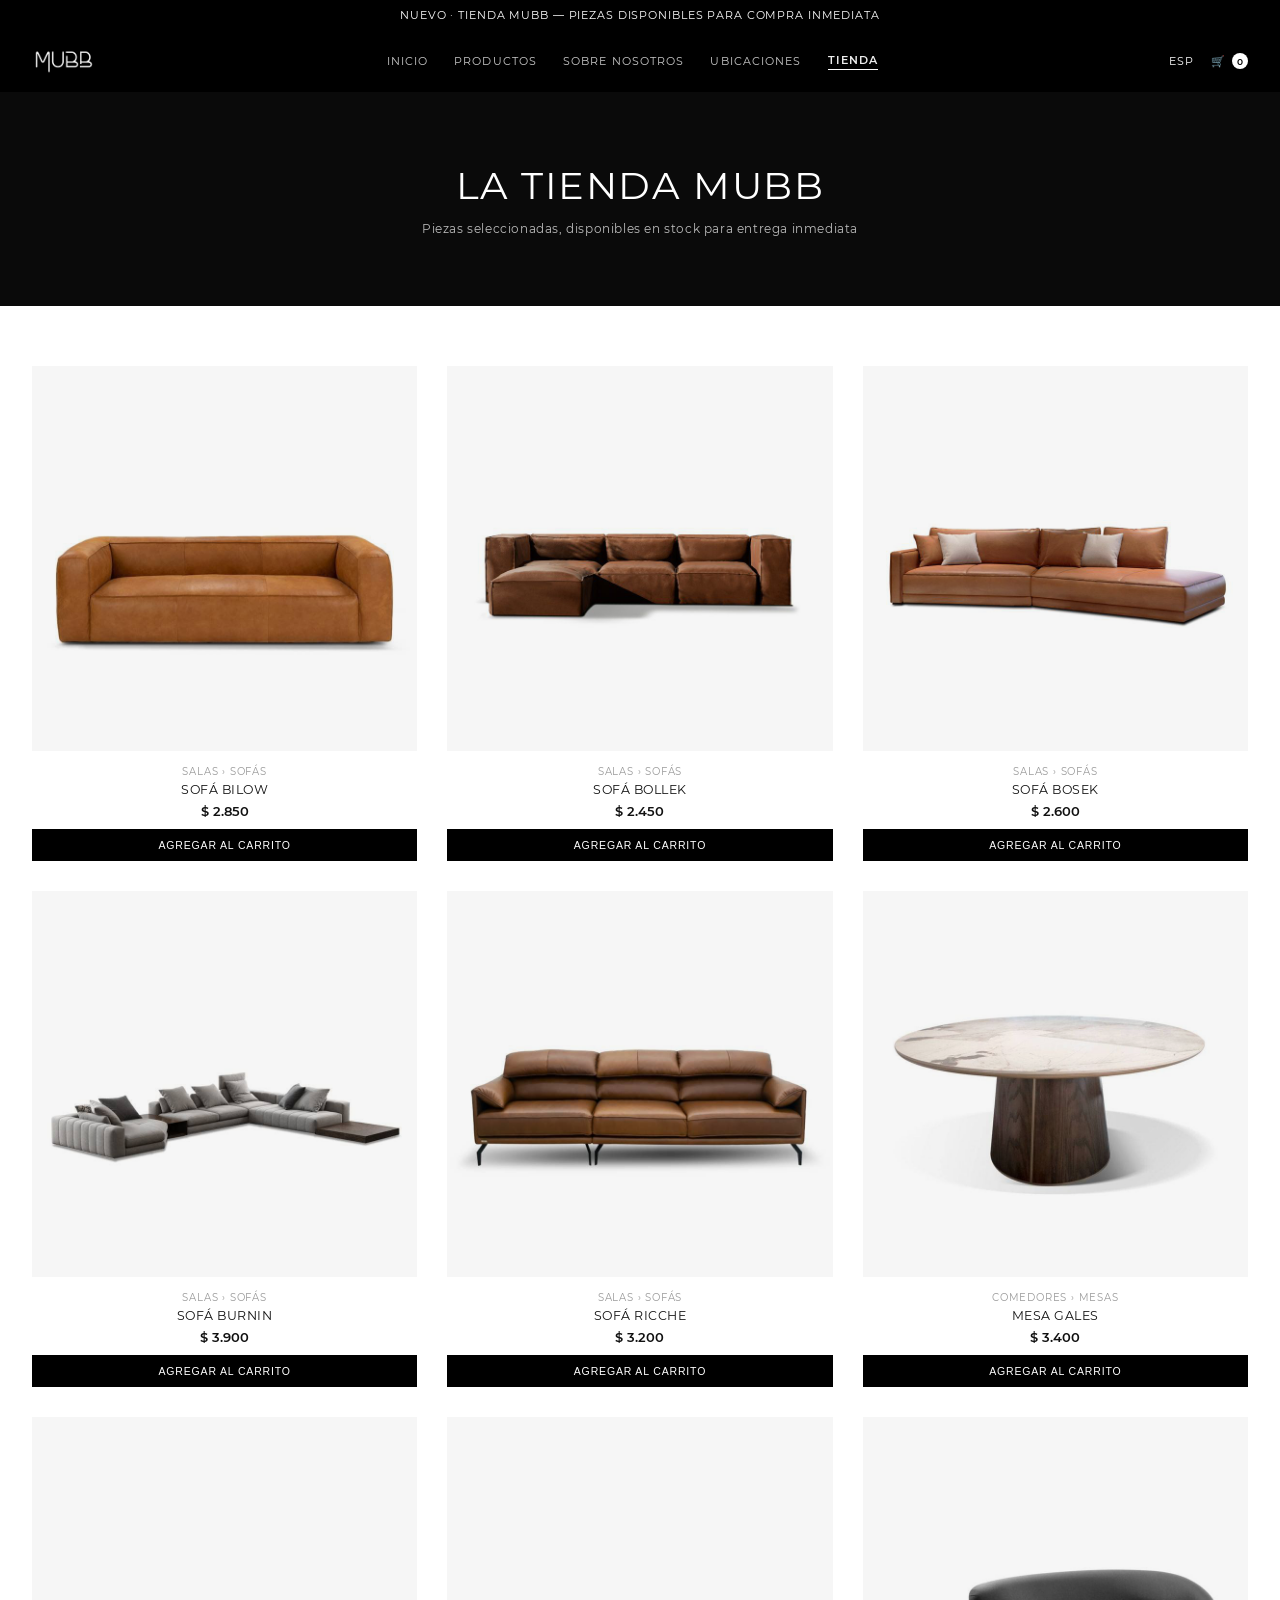
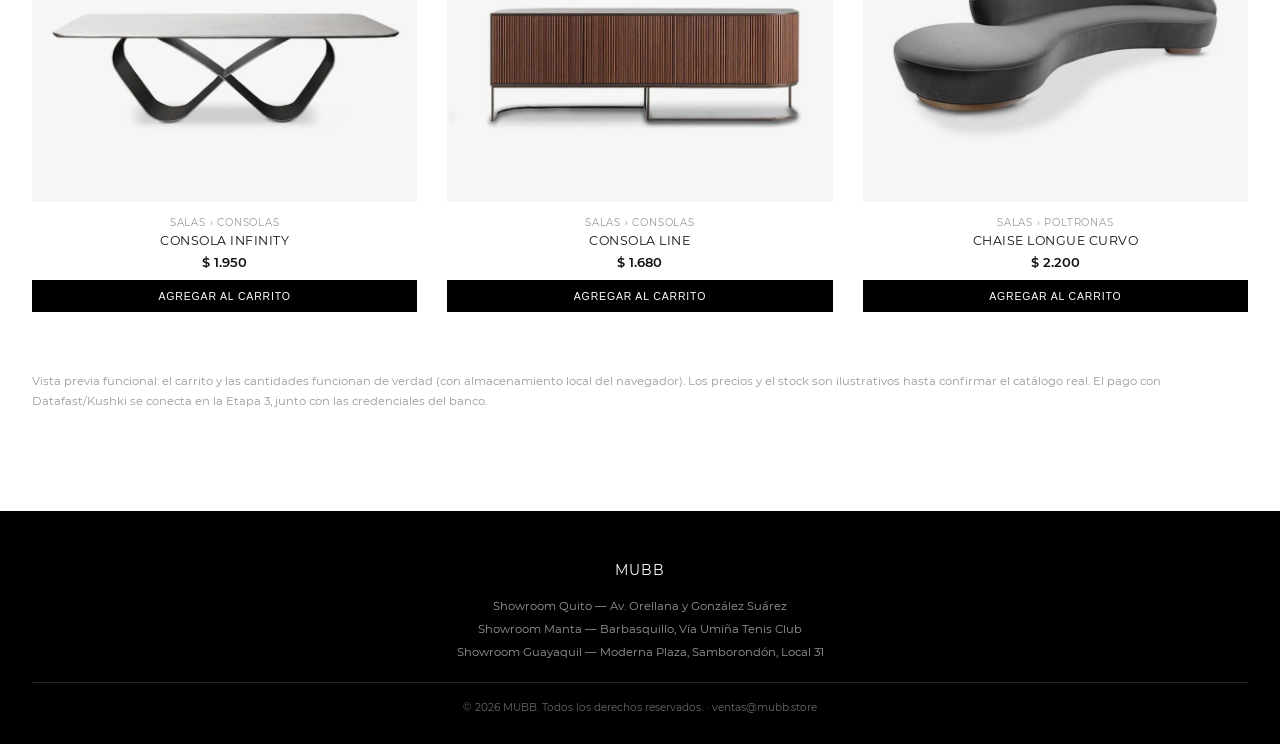
==== coded/index.html @ f0323bee "Build a real working store: catalog, product pages, cart, checkout (WhatsApp handoff), using real ph" ====
<!doctype html>
<html lang="es"><head><meta charset="utf-8"><meta name="viewport" content="width=device-width,initial-scale=1">
<title>Tienda — MUBB</title>
<meta name="description" content="Tienda MUBB: piezas de mobiliario disponibles para compra inmediata. Sofás, mesas, consolas y más.">
<link rel="stylesheet" href="styles.css">
</head><body>

<div class="banner">Nuevo · Tienda MUBB — piezas disponibles para compra inmediata</div>
<header>
  <div class="topbar">
    <a href="https://mubb.store/"><img src="img/logo.png" alt="MUBB"></a>
    <nav class="main">
      <a href="https://mubb.store/">Inicio</a>
      <a href="https://mubb.store/catalogo/">Productos</a>
      <a href="https://mubb.store/sobre-nosotros/">Sobre nosotros</a>
      <a href="https://mubb.store/ubicaciones/">Ubicaciones</a>
      <a href="index.html" class="on">Tienda</a>
    </nav>
    <div class="hd-right">
      <span>ESP</span>
      <a class="cart-link" href="carrito.html">🛒 <span class="cart-count">0</span></a>
    </div>
  </div>
</header>

<section class="subhero">
  <h1>La tienda MUBB</h1>
  <p>Piezas seleccionadas, disponibles en stock para entrega inmediata</p>
</section>

<section class="cat">
  <div class="pgrid" id="grid"></div>
</section>

<p class="note-box">Vista previa funcional: el carrito y las cantidades funcionan de verdad (con almacenamiento local del navegador). Los precios y el stock son ilustrativos hasta confirmar el catálogo real. El pago con Datafast/Kushki se conecta en la Etapa 3, junto con las credenciales del banco.</p>

<footer>
  <div class="flogo">MUBB</div>
  <div class="rooms">Showroom Quito — Av. Orellana y González Suárez<br>Showroom Manta — Barbasquillo, Vía Umiña Tenis Club<br>Showroom Guayaquil — Moderna Plaza, Samborondón, Local 31</div>
  <div class="fbottom">© 2026 MUBB. Todos los derechos reservados. · ventas@mubb.store</div>
</footer>

<script src="store.js"></script>
<script>
  const grid = document.getElementById('grid');
  grid.innerHTML = PRODUCTS.map(p => `
    <div class="pcard">
      <a class="imgwrap" href="producto.html?id=${p.id}"><img src="${p.img}" alt="${p.name}"></a>
      <div class="cat">${p.cat}</div>
      <div class="name"><a href="producto.html?id=${p.id}" style="text-decoration:none;color:inherit">${p.name}</a></div>
      <div class="price">${fmt(p.price)}</div>
      <button onclick="addToCart('${p.id}',1); this.textContent='Agregado ✓'; setTimeout(()=>this.textContent='Agregar al carrito',1400)">Agregar al carrito</button>
    </div>
  `).join('');
</script>
</body></html>
---- coded/styles.css ----
@font-face{font-family:'Montserrat';src:url('fonts/Montserrat-Regular.ttf');font-weight:300 400;font-display:swap}
@font-face{font-family:'Montserrat';src:url('fonts/Montserrat-Medium.ttf');font-weight:500;font-display:swap}
@font-face{font-family:'Montserrat';src:url('fonts/Montserrat-SemiBold.ttf');font-weight:600 700;font-display:swap}
:root{--line:#e4e4e4;--mute:#767676;--ease:cubic-bezier(.22,.61,.36,1);}
*{box-sizing:border-box;margin:0;padding:0}
body{font-family:'Montserrat',system-ui,sans-serif;background:#fff;color:#111}
img{display:block;max-width:100%}
a{color:inherit}
.wrap{max-width:1320px;margin:0 auto;padding:0 32px}

/* header: solid black, matches the live mubb.store site */
header{background:#000;color:#fff}
.topbar{display:flex;align-items:center;justify-content:space-between;padding:18px 32px;max-width:1320px;margin:0 auto}
.topbar img{height:26px}
nav.main{display:flex;gap:26px;align-items:center}
nav.main a{color:#eee;text-decoration:none;font-size:11px;letter-spacing:.1em;text-transform:uppercase;opacity:.85}
nav.main a.on{opacity:1;font-weight:600;border-bottom:1px solid #fff;padding-bottom:2px}
nav.main a:hover{opacity:1}
.hd-right{display:flex;gap:18px;align-items:center;font-size:11px;letter-spacing:.06em}
.cart-link{position:relative;text-decoration:none;color:#fff;display:flex;align-items:center;gap:6px}
.cart-count{background:#fff;color:#000;border-radius:50%;width:16px;height:16px;font-size:9px;display:flex;align-items:center;justify-content:center;font-weight:700}

.subhero{background:#0a0a0a;color:#fff;padding:70px 32px;text-align:center}
.subhero h1{font-weight:300;font-size:clamp(1.6rem,3.4vw,2.4rem);letter-spacing:.04em;text-transform:uppercase}
.subhero p{color:#bbb;font-size:12px;letter-spacing:.05em;margin-top:12px}
.crumb{font-size:10.5px;letter-spacing:.08em;text-transform:uppercase;color:#999;margin-bottom:10px}

.banner{background:#000;color:#fff;text-align:center;padding:8px;font-size:11px;letter-spacing:.08em;text-transform:uppercase}

section.cat{padding:60px 32px}
.pgrid{display:grid;grid-template-columns:repeat(3,1fr);gap:30px;max-width:1320px;margin:0 auto}
.pcard{text-align:center}
.pcard a.imgwrap{display:block;background:#f6f6f6;aspect-ratio:1/1;display:flex;align-items:center;justify-content:center;overflow:hidden}
.pcard img{width:100%;height:100%;object-fit:contain;mix-blend-mode:multiply;transition:transform .4s var(--ease)}
.pcard:hover img{transform:scale(1.04)}
.pcard .cat{font-size:10px;letter-spacing:.08em;text-transform:uppercase;color:#999;margin-top:14px}
.pcard .name{font-size:12.5px;letter-spacing:.04em;text-transform:uppercase;margin-top:4px}
.pcard .price{font-weight:600;font-size:13px;margin-top:6px}
.pcard button{margin-top:10px;background:#000;color:#fff;border:0;padding:10px 16px;font-size:10.5px;letter-spacing:.08em;text-transform:uppercase;cursor:pointer;width:100%}
.pcard button:hover{background:#333}

/* product detail */
.pdp{max-width:1320px;margin:0 auto;padding:50px 32px;display:grid;grid-template-columns:1fr 1fr;gap:60px}
.pdp .gallery{background:#f6f6f6;aspect-ratio:1/1;display:flex;align-items:center;justify-content:center}
.pdp .gallery img{width:100%;height:100%;object-fit:contain;mix-blend-mode:multiply;padding:20px}
.pdp .cat{font-size:11px;letter-spacing:.08em;text-transform:uppercase;color:#999}
.pdp h1{font-weight:400;font-size:1.8rem;letter-spacing:.02em;text-transform:uppercase;margin:10px 0}
.pdp .price{font-size:1.3rem;font-weight:600;margin-bottom:6px}
.pdp .stock{font-size:12px;color:#2e7d32;margin-bottom:20px}
.pdp .stock.low{color:#b3261e}
.pdp p.desc{font-size:13px;line-height:1.8;color:#444;margin-bottom:24px}
.qtybox{display:flex;align-items:center;gap:14px;margin-bottom:18px}
.qtybox button{width:36px;height:36px;border:1px solid #ccc;background:#fff;cursor:pointer;font-size:14px}
.qtybox span{min-width:20px;text-align:center;font-size:14px}
.pdp .addbtn{width:100%;background:#000;color:#fff;border:0;padding:16px;font-size:12px;letter-spacing:.1em;text-transform:uppercase;cursor:pointer;margin-bottom:14px}
.pdp .addbtn:hover{background:#333}
.pdp .ship{border-top:1px solid var(--line);padding-top:16px;font-size:12px;color:#555;line-height:1.9}
.accordion{border-top:1px solid var(--line);margin-top:26px}
.acc-item{border-bottom:1px solid var(--line)}
.acc-item button{width:100%;text-align:left;background:none;border:0;padding:16px 0;font-size:11.5px;letter-spacing:.08em;text-transform:uppercase;cursor:pointer;display:flex;justify-content:space-between}
.acc-item .body{max-height:0;overflow:hidden;font-size:12.5px;color:#555;line-height:1.8}
.acc-item.open .body{max-height:400px;padding-bottom:16px}

/* cart */
.cart-wrap{max-width:1000px;margin:0 auto;padding:60px 32px}
.cart-wrap h1{font-weight:300;text-transform:uppercase;letter-spacing:.03em;margin-bottom:34px}
.citem{display:grid;grid-template-columns:90px 1fr auto auto;gap:18px;align-items:center;padding:18px 0;border-bottom:1px solid var(--line)}
.citem img{width:90px;height:90px;object-fit:contain;background:#f6f6f6;mix-blend-mode:multiply}
.citem .name{font-size:13px;text-transform:uppercase;letter-spacing:.02em}
.citem .rm{font-size:11px;color:#999;text-decoration:underline;cursor:pointer;background:none;border:0;padding:0;margin-top:6px}
.citem .price{font-weight:600}
.summary{max-width:340px;margin:34px 0 0 auto;border-top:2px solid #000;padding-top:16px}
.summary .row{display:flex;justify-content:space-between;font-size:13px;margin-bottom:10px}
.summary .total{font-weight:700;font-size:16px;border-top:1px solid var(--line);padding-top:14px;margin-top:10px}
.empty-cart{text-align:center;padding:80px 24px;color:#888}

/* checkout */
.co-wrap{max-width:1100px;margin:0 auto;padding:60px 32px;display:grid;grid-template-columns:1.2fr 1fr;gap:60px}
.co-wrap h2{font-size:13px;letter-spacing:.08em;text-transform:uppercase;margin:26px 0 16px;border-bottom:1px solid #000;padding-bottom:10px}
.co-wrap h2:first-child{margin-top:0}
.co-wrap label{display:block;font-size:10.5px;letter-spacing:.1em;text-transform:uppercase;color:#777;margin-bottom:6px}
.co-wrap input,.co-wrap select,.co-wrap textarea{width:100%;border:1px solid #ccc;padding:11px 12px;font-family:inherit;font-size:13px;margin-bottom:16px}
.co-wrap .row2{display:grid;grid-template-columns:1fr 1fr;gap:16px}
.paymethod{border:1px solid #ccc;padding:14px 16px;display:flex;align-items:center;gap:12px;margin-bottom:10px;cursor:pointer}
.paymethod input{width:auto;margin:0}
.paymethod.disabled{opacity:.5;cursor:not-allowed}
.co-summary{background:#f8f8f8;padding:26px;height:fit-content}
.co-summary .line{display:flex;justify-content:space-between;font-size:12.5px;margin-bottom:10px}
.co-summary .total{font-weight:700;font-size:15px;border-top:1px solid #ddd;padding-top:14px;margin-top:10px}
.btn-submit{width:100%;background:#000;color:#fff;border:0;padding:16px;font-size:12px;letter-spacing:.1em;text-transform:uppercase;cursor:pointer;margin-top:8px}
.btn-submit:hover{background:#333}

footer{background:#000;color:#999;padding:50px 32px 30px;text-align:center;margin-top:60px}
footer .flogo{color:#fff;font-size:14px;letter-spacing:.08em;margin-bottom:16px}
footer .rooms{font-size:11.5px;line-height:2;margin-bottom:18px}
footer .fbottom{font-size:10.5px;color:#666;border-top:1px solid #222;padding-top:18px;margin-top:18px}

.note-box{max-width:1320px;margin:0 auto;padding:0 32px 40px;color:#999;font-size:11.5px;line-height:1.7}

@media (max-width:900px){
  nav.main{display:none}
  .pgrid{grid-template-columns:1fr 1fr}
  .pdp{grid-template-columns:1fr}
  .co-wrap{grid-template-columns:1fr}
  .citem{grid-template-columns:60px 1fr auto;grid-template-areas:"img name price" "img qty qty"}
}
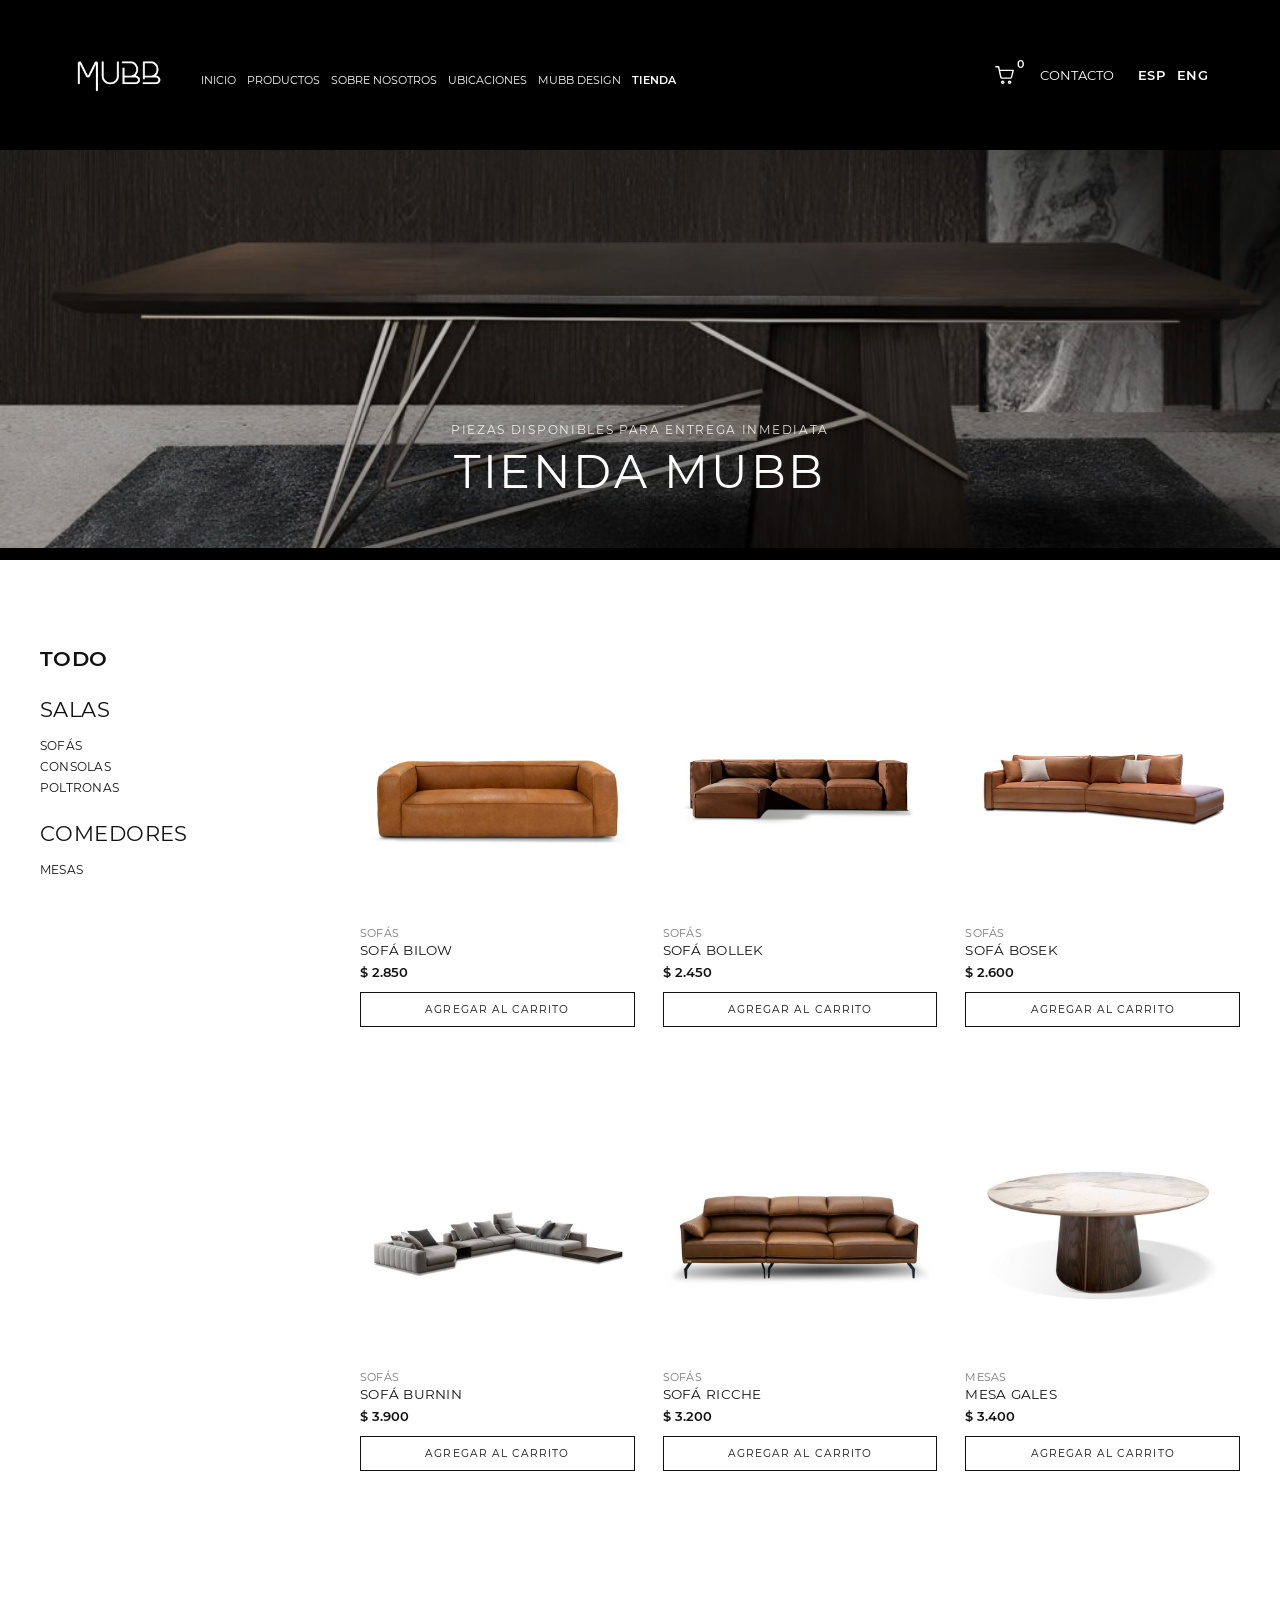
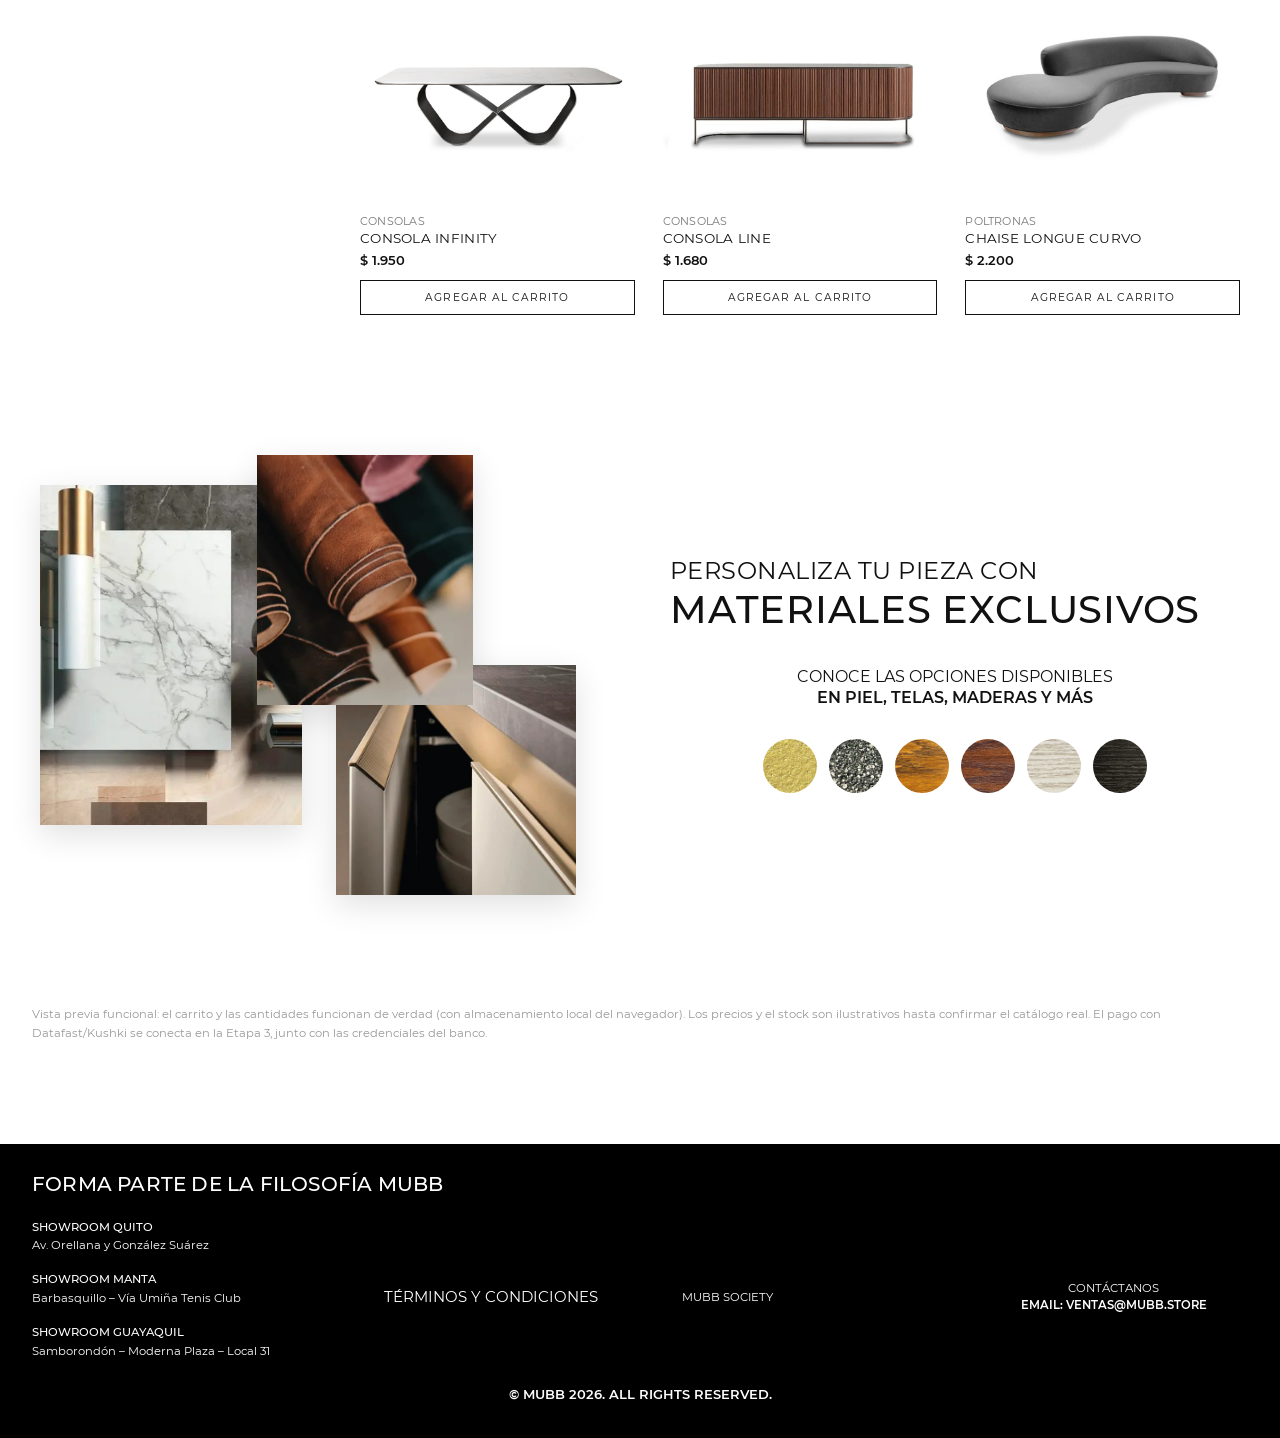
==== commit bccf8510: "WIP backup 2026-10-25: checkout/cart/product page edits + new material and swatch images" ====
--- a/coded/index.html
+++ b/coded/index.html
@@ -5,52 +5,139 @@
 <link rel="stylesheet" href="styles.css">
 </head><body>
 
-<div class="banner">Nuevo · Tienda MUBB — piezas disponibles para compra inmediata</div>
 <header>
   <div class="topbar">
-    <a href="https://mubb.store/"><img src="img/logo.png" alt="MUBB"></a>
+    <a class="logo" href="https://mubb.store/"><img src="img/logo.png" alt="MUBB"></a>
     <nav class="main">
       <a href="https://mubb.store/">Inicio</a>
       <a href="https://mubb.store/catalogo/">Productos</a>
       <a href="https://mubb.store/sobre-nosotros/">Sobre nosotros</a>
       <a href="https://mubb.store/ubicaciones/">Ubicaciones</a>
+      <a href="https://mubb-design-v2.vercel.app/">MUBB Design</a>
       <a href="index.html" class="on">Tienda</a>
     </nav>
     <div class="hd-right">
-      <span>ESP</span>
-      <a class="cart-link" href="carrito.html">🛒 <span class="cart-count">0</span></a>
+      <a class="cart-link" href="carrito.html" aria-label="Carrito">
+        <svg width="22" height="22" viewBox="0 0 24 24" fill="none" stroke="currentColor" stroke-width="1.5" stroke-linecap="round" stroke-linejoin="round" aria-hidden="true"><path d="M2 3h3l2.4 11.2a1.5 1.5 0 0 0 1.5 1.2h8.7a1.5 1.5 0 0 0 1.5-1.1L21 7H6"/><circle cx="9.5" cy="20" r="1.2"/><circle cx="17" cy="20" r="1.2"/></svg>
+        <span class="cart-count">0</span>
+      </a>
+      <a class="hd-text" href="mailto:ventas@mubb.store">Contacto</a>
+      <span class="lang"><b>ESP</b> ENG</span>
     </div>
+    <button class="hbtn" id="hbtn" aria-label="Menú">☰</button>
   </div>
 </header>
 
-<section class="subhero">
-  <h1>La tienda MUBB</h1>
-  <p>Piezas seleccionadas, disponibles en stock para entrega inmediata</p>
+<section class="pbanner">
+  <img src="img/banner-tienda.jpg" alt="Mesa Expression en madera, MUBB">
+  <div class="pbanner-text">
+    <p class="kicker">Piezas disponibles para entrega inmediata</p>
+    <h1>Tienda MUBB</h1>
+  </div>
 </section>
 
-<section class="cat">
+<section class="shop">
+  <aside class="side" aria-label="Categorías">
+    <button class="side-cat on" data-cat="">Todo</button>
+    <div class="side-group">
+      <button class="side-cat" data-cat="Salas">Salas</button>
+      <button class="side-sub" data-cat="Salas › Sofás">Sofás</button>
+      <button class="side-sub" data-cat="Salas › Consolas">Consolas</button>
+      <button class="side-sub" data-cat="Salas › Poltronas">Poltronas</button>
+    </div>
+    <div class="side-group">
+      <button class="side-cat" data-cat="Comedores">Comedores</button>
+      <button class="side-sub" data-cat="Comedores › Mesas">Mesas</button>
+    </div>
+  </aside>
   <div class="pgrid" id="grid"></div>
+</section>
+
+<section class="mat">
+  <div class="mat-collage">
+    <img class="m1" src="img/mat-1.jpg" alt="Mármol y metal">
+    <img class="m2" src="img/mat-2.jpg" alt="Piel genuina">
+    <img class="m3" src="img/mat-3.jpg" alt="Acabados metálicos">
+  </div>
+  <div class="mat-text">
+    <p class="mat-pre">Personaliza tu pieza con</p>
+    <h2>Materiales exclusivos</h2>
+    <p class="mat-sub">Conoce las opciones disponibles<br><b>en piel, telas, maderas y más</b></p>
+    <div class="swatches">
+      <img src="img/sw-gold.jpg" alt="Elegant Gold"><img src="img/sw-galaxy.jpg" alt="Galaxy Black"><img src="img/sw-cinnamon.jpg" alt="RA Cinnamon"><img src="img/sw-chocolatte.jpg" alt="Luxxo Chocolatte"><img src="img/sw-realty.jpg" alt="Realty White"><img src="img/sw-wengue.jpg" alt="Wengue Oscuro">
+    </div>
+  </div>
 </section>
 
 <p class="note-box">Vista previa funcional: el carrito y las cantidades funcionan de verdad (con almacenamiento local del navegador). Los precios y el stock son ilustrativos hasta confirmar el catálogo real. El pago con Datafast/Kushki se conecta en la Etapa 3, junto con las credenciales del banco.</p>
 
 <footer>
-  <div class="flogo">MUBB</div>
-  <div class="rooms">Showroom Quito — Av. Orellana y González Suárez<br>Showroom Manta — Barbasquillo, Vía Umiña Tenis Club<br>Showroom Guayaquil — Moderna Plaza, Samborondón, Local 31</div>
-  <div class="fbottom">© 2026 MUBB. Todos los derechos reservados. · ventas@mubb.store</div>
+  <div class="fwrap">
+    <h2 class="ftitle">Forma parte de la filosofía MUBB</h2>
+    <div class="fcols">
+      <div class="rooms">
+        <p><b>Showroom Quito</b>Av. Orellana y González Suárez</p>
+        <p><b>Showroom Manta</b>Barbasquillo – Vía Umiña Tenis Club</p>
+        <p><b>Showroom Guayaquil</b>Samborondón – Moderna Plaza – Local 31</p>
+      </div>
+      <a class="flink big" href="https://mubb.store/terminos-y-condiciones/">Términos y condiciones</a>
+      <a class="flink" href="https://mubb.store/mubb-society/">MUBB Society</a>
+      <div class="fcontact">Contáctanos<br><a href="mailto:ventas@mubb.store">Email: ventas@mubb.store</a></div>
+    </div>
+    <div class="fbottom">© MUBB 2026. All rights reserved.</div>
+  </div>
 </footer>
 
 <script src="store.js"></script>
 <script>
   const grid = document.getElementById('grid');
-  grid.innerHTML = PRODUCTS.map(p => `
-    <div class="pcard">
-      <a class="imgwrap" href="producto.html?id=${p.id}"><img src="${p.img}" alt="${p.name}"></a>
-      <div class="cat">${p.cat}</div>
-      <div class="name"><a href="producto.html?id=${p.id}" style="text-decoration:none;color:inherit">${p.name}</a></div>
-      <div class="price">${fmt(p.price)}</div>
-      <button onclick="addToCart('${p.id}',1); this.textContent='Agregado ✓'; setTimeout(()=>this.textContent='Agregar al carrito',1400)">Agregar al carrito</button>
-    </div>
-  `).join('');
+  function render(cat){
+    const list = cat ? PRODUCTS.filter(p => p.cat === cat || p.cat.startsWith(cat + ' ›')) : PRODUCTS;
+    grid.innerHTML = list.map(p => `
+      <div class="pcard">
+        <a class="imgwrap" href="producto.html?id=${p.id}"><img src="${p.img}" alt="${p.name}" loading="lazy"></a>
+        <div class="cat">${p.cat.split(' › ').pop()}</div>
+        <div class="name"><a href="producto.html?id=${p.id}">${p.name}</a></div>
+        <div class="price">${fmt(p.price)}</div>
+        <button onclick="addToCart('${p.id}',1); this.textContent='Agregado ✓'; setTimeout(()=>this.textContent='Agregar al carrito',1400)">Agregar al carrito</button>
+      </div>
+    `).join('');
+  }
+  document.querySelectorAll('.side [data-cat]').forEach(b => b.onclick = () => {
+    document.querySelectorAll('.side [data-cat]').forEach(x => x.classList.toggle('on', x === b));
+    render(b.dataset.cat);
+  });
+  render('');
+</script>
+<script>
+  const hbtn = document.getElementById('hbtn');
+  const mnav = document.querySelector('nav.main');
+  if (hbtn && mnav) {
+    let scrollLockY = 0;
+    function setLock(on){
+      if (on) {
+        scrollLockY = window.scrollY;
+        document.documentElement.style.overflow = 'hidden';
+        document.body.style.position = 'fixed';
+        document.body.style.top = (-scrollLockY) + 'px';
+        document.body.style.width = '100%';
+      } else {
+        document.documentElement.style.overflow = '';
+        document.body.style.position = '';
+        document.body.style.top = '';
+        document.body.style.width = '';
+        window.scrollTo(0, scrollLockY);
+      }
+    }
+    function closeMnav(){ mnav.classList.remove('open'); hbtn.classList.remove('open'); hbtn.textContent = '☰'; setLock(false); }
+    hbtn.onclick = () => {
+      const willOpen = !mnav.classList.contains('open');
+      mnav.classList.toggle('open', willOpen);
+      hbtn.classList.toggle('open', willOpen);
+      hbtn.textContent = willOpen ? '✕' : '☰';
+      setLock(willOpen);
+    };
+    mnav.querySelectorAll('a').forEach(a => a.addEventListener('click', closeMnav));
+  }
 </script>
 </body></html>
--- a/coded/styles.css
+++ b/coded/styles.css
@@ -3,45 +3,89 @@
 @font-face{font-family:'Montserrat';src:url('fonts/Montserrat-SemiBold.ttf');font-weight:600 700;font-display:swap}
 :root{--line:#e4e4e4;--mute:#767676;--ease:cubic-bezier(.22,.61,.36,1);}
 *{box-sizing:border-box;margin:0;padding:0}
-body{font-family:'Montserrat',system-ui,sans-serif;background:#fff;color:#111}
+html{overflow-x:hidden;max-width:100%}
+body{font-family:'Montserrat',system-ui,sans-serif;background:#fff;color:#111;overflow-x:hidden;max-width:100%}
 img{display:block;max-width:100%}
 a{color:inherit}
 .wrap{max-width:1320px;margin:0 auto;padding:0 32px}
 
 /* header: solid black, matches the live mubb.store site */
 header{background:#000;color:#fff}
-.topbar{display:flex;align-items:center;justify-content:space-between;padding:18px 32px;max-width:1320px;margin:0 auto}
-.topbar img{height:26px}
-nav.main{display:flex;gap:26px;align-items:center}
-nav.main a{color:#eee;text-decoration:none;font-size:11px;letter-spacing:.1em;text-transform:uppercase;opacity:.85}
-nav.main a.on{opacity:1;font-weight:600;border-bottom:1px solid #fff;padding-bottom:2px}
-nav.main a:hover{opacity:1}
-.hd-right{display:flex;gap:18px;align-items:center;font-size:11px;letter-spacing:.06em}
-.cart-link{position:relative;text-decoration:none;color:#fff;display:flex;align-items:center;gap:6px}
-.cart-count{background:#fff;color:#000;border-radius:50%;width:16px;height:16px;font-size:9px;display:flex;align-items:center;justify-content:center;font-weight:700}
+.topbar{display:flex;align-items:center;gap:36px;padding:0 72px;height:150px;max-width:1440px;margin:0 auto}
+.topbar .logo img{height:38px;width:auto}
+nav.main{display:flex;gap:11px;align-items:center;margin-top:10px}
+nav.main a{color:#fff;text-decoration:none;font-size:11px;letter-spacing:0;text-transform:uppercase;transition:opacity .2s}
+nav.main a.on{font-weight:600}
+nav.main a:hover{opacity:.7}
+.hd-right{display:flex;gap:24px;align-items:center;margin-left:auto;font-size:13px;text-transform:uppercase}
+.cart-link{position:relative;text-decoration:none;color:#fff;display:flex;align-items:center}
+.cart-count{position:absolute;top:-7px;right:-8px;font-size:11px;font-weight:600;color:#fff}
+.hd-text{text-decoration:none;color:#fff}
+.lang{color:#fff;font-weight:600;letter-spacing:.02em}
+.lang b{margin-right:8px}
+.hbtn{display:none;flex-shrink:0;background:none;border:1px solid rgba(255,255,255,.5);color:#fff;width:34px;height:34px;font-size:15px;cursor:pointer;align-items:center;justify-content:center;margin-left:14px}
 
-.subhero{background:#0a0a0a;color:#fff;padding:70px 32px;text-align:center}
-.subhero h1{font-weight:300;font-size:clamp(1.6rem,3.4vw,2.4rem);letter-spacing:.04em;text-transform:uppercase}
-.subhero p{color:#bbb;font-size:12px;letter-spacing:.05em;margin-top:12px}
+/* full-bleed photo banner under the header, like the official category pages */
+.pbanner{position:relative;height:clamp(260px,32vw,460px);overflow:hidden;background:#000;border-bottom:12px solid #000}
+.pbanner img{width:100%;height:100%;object-fit:cover;filter:grayscale(.15) brightness(.78)}
+.pbanner-text{position:absolute;left:0;right:0;bottom:12%;text-align:center;color:#fff}
+.pbanner .kicker{font-size:12px;letter-spacing:.14em;text-transform:uppercase;opacity:.85}
+.pbanner h1{font-weight:400;font-size:clamp(1.9rem,3.6vw,3rem);letter-spacing:.06em;text-transform:uppercase;margin-top:6px}
 .crumb{font-size:10.5px;letter-spacing:.08em;text-transform:uppercase;color:#999;margin-bottom:10px}
 
 .banner{background:#000;color:#fff;text-align:center;padding:8px;font-size:11px;letter-spacing:.08em;text-transform:uppercase}
 
-section.cat{padding:60px 32px}
-.pgrid{display:grid;grid-template-columns:repeat(3,1fr);gap:30px;max-width:1320px;margin:0 auto}
-.pcard{text-align:center}
-.pcard a.imgwrap{display:block;background:#f6f6f6;aspect-ratio:1/1;display:flex;align-items:center;justify-content:center;overflow:hidden}
-.pcard img{width:100%;height:100%;object-fit:contain;mix-blend-mode:multiply;transition:transform .4s var(--ease)}
-.pcard:hover img{transform:scale(1.04)}
-.pcard .cat{font-size:10px;letter-spacing:.08em;text-transform:uppercase;color:#999;margin-top:14px}
-.pcard .name{font-size:12.5px;letter-spacing:.04em;text-transform:uppercase;margin-top:4px}
+/* catalog: category sidebar + product grid on white */
+.shop{display:grid;grid-template-columns:260px 1fr;gap:60px;max-width:1440px;margin:0 auto;padding:80px 40px 100px}
+.side{display:flex;flex-direction:column;gap:26px;padding-top:6px}
+.side button{background:none;border:0;padding:0;text-align:left;cursor:pointer;font-family:inherit;text-transform:uppercase;color:#111}
+.side-cat{font-size:21px;font-weight:400;letter-spacing:.02em}
+.side-group{display:flex;flex-direction:column;gap:6px}
+.side-group .side-cat{margin-bottom:10px}
+.side-sub{font-size:12px;letter-spacing:.02em}
+.side button.on{font-weight:700}
+.side button:hover{opacity:.6}
+.pgrid{display:grid;grid-template-columns:repeat(3,1fr);gap:56px 28px;align-content:start}
+.pcard{text-align:left}
+.pcard a.imgwrap{display:flex;background:#fff;aspect-ratio:1/1;align-items:center;justify-content:center;overflow:hidden}
+.pcard img{width:100%;height:100%;object-fit:contain;mix-blend-mode:multiply;transition:transform .5s var(--ease)}
+.pcard:hover img{transform:scale(1.05)}
+.pcard .cat{font-size:11px;letter-spacing:.02em;text-transform:uppercase;color:#777;margin-top:12px}
+.pcard .name{font-size:13.5px;letter-spacing:.02em;text-transform:uppercase;margin-top:2px}
+.pcard .name a{text-decoration:none}
 .pcard .price{font-weight:600;font-size:13px;margin-top:6px}
-.pcard button{margin-top:10px;background:#000;color:#fff;border:0;padding:10px 16px;font-size:10.5px;letter-spacing:.08em;text-transform:uppercase;cursor:pointer;width:100%}
-.pcard button:hover{background:#333}
+.pcard button{margin-top:12px;background:none;color:#111;border:1px solid #111;padding:10px 16px;font-family:inherit;font-size:10.5px;letter-spacing:.1em;text-transform:uppercase;cursor:pointer;width:100%;transition:background .2s,color .2s}
+.pcard button:hover{background:#000;color:#fff}
+
+/* materials band */
+.mat{display:grid;grid-template-columns:1fr 1fr;gap:60px;align-items:center;max-width:1320px;margin:0 auto;padding:40px 40px 110px}
+.mat-collage{position:relative;height:440px}
+.mat-collage img{position:absolute;object-fit:cover;box-shadow:0 10px 30px rgba(0,0,0,.12)}
+.mat-collage .m1{left:0;top:30px;width:46%;height:340px}
+.mat-collage .m2{left:38%;top:0;width:38%;height:250px;z-index:2}
+.mat-collage .m3{left:52%;top:210px;width:42%;height:230px}
+.mat-pre{font-size:24px;text-transform:uppercase;letter-spacing:.02em}
+.mat h2{font-size:clamp(1.8rem,3vw,2.6rem);font-weight:500;text-transform:uppercase;letter-spacing:.02em;line-height:1.1;margin-top:4px}
+.mat-sub{font-size:16px;text-transform:uppercase;text-align:center;margin-top:34px;line-height:1.35}
+.mat-sub b{font-weight:700}
+.swatches{display:flex;gap:12px;justify-content:center;margin-top:30px;flex-wrap:wrap}
+.swatches img{width:54px;height:54px;border-radius:50%;object-fit:cover}
+
+/* product: info links and featured row */
+.pdp-links{display:flex;justify-content:space-between;gap:20px;margin-top:22px}
+.pdp-links a{font-size:14px;text-transform:uppercase;color:#777;text-decoration:none;letter-spacing:.02em}
+.pdp-links a:hover{color:#000}
+.featured{max-width:1240px;margin:0 auto;padding:60px 32px 40px;text-align:center}
+.featured h2{font-size:22px;font-weight:600;text-transform:uppercase;color:#333;letter-spacing:.01em;margin-bottom:40px}
+.feat-grid{display:grid;grid-template-columns:repeat(4,1fr);gap:24px}
+.feat{text-decoration:none;color:#777;font-size:15px;text-transform:uppercase}
+.feat img{aspect-ratio:1/1;object-fit:contain;width:100%;mix-blend-mode:multiply;margin-bottom:12px;transition:transform .5s var(--ease)}
+.feat:hover img{transform:scale(1.05)}
+.feat:hover{color:#111}
 
 /* product detail */
 .pdp{max-width:1320px;margin:0 auto;padding:50px 32px;display:grid;grid-template-columns:1fr 1fr;gap:60px}
-.pdp .gallery{background:#f6f6f6;aspect-ratio:1/1;display:flex;align-items:center;justify-content:center}
+.pdp .gallery{background:#fff;aspect-ratio:1/1;display:flex;align-items:center;justify-content:center}
 .pdp .gallery img{width:100%;height:100%;object-fit:contain;mix-blend-mode:multiply;padding:20px}
 .pdp .cat{font-size:11px;letter-spacing:.08em;text-transform:uppercase;color:#999}
 .pdp h1{font-weight:400;font-size:1.8rem;letter-spacing:.02em;text-transform:uppercase;margin:10px 0}
@@ -90,15 +134,50 @@
 .btn-submit{width:100%;background:#000;color:#fff;border:0;padding:16px;font-size:12px;letter-spacing:.1em;text-transform:uppercase;cursor:pointer;margin-top:8px}
 .btn-submit:hover{background:#333}
 
-footer{background:#000;color:#999;padding:50px 32px 30px;text-align:center;margin-top:60px}
-footer .flogo{color:#fff;font-size:14px;letter-spacing:.08em;margin-bottom:16px}
-footer .rooms{font-size:11.5px;line-height:2;margin-bottom:18px}
-footer .fbottom{font-size:10.5px;color:#666;border-top:1px solid #222;padding-top:18px;margin-top:18px}
+footer{background:#000;color:#fff;padding:28px 0 36px;margin-top:60px}
+.fwrap{max-width:1300px;margin:0 auto;padding:0 32px}
+.ftitle{font-size:20px;font-weight:500;text-transform:uppercase;letter-spacing:.01em}
+.fcols{display:grid;grid-template-columns:1.2fr 1fr 1fr 1fr;gap:30px;align-items:center;margin-top:22px}
+.rooms p{font-size:11.5px;line-height:1.6;margin-bottom:16px}
+.rooms b{display:block;font-weight:500;text-transform:uppercase}
+.flink{color:#fff;text-decoration:none;text-transform:uppercase;font-size:11.5px}
+.flink.big{font-size:15px}
+.flink:hover,.fcontact a:hover{opacity:.7}
+.fcontact{font-size:11.5px;text-transform:uppercase;text-align:center;line-height:1.5}
+.fcontact a{color:#fff;text-decoration:none;font-weight:700}
+.fbottom{font-size:13px;font-weight:600;text-transform:uppercase;text-align:center;margin-top:10px}
 
 .note-box{max-width:1320px;margin:0 auto;padding:0 32px 40px;color:#999;font-size:11.5px;line-height:1.7}
 
+@media (max-width:1100px){
+  .topbar{padding:0 32px;height:110px;gap:24px}
+  .shop{grid-template-columns:200px 1fr;gap:36px}
+}
 @media (max-width:900px){
-  nav.main{display:none}
+  .hbtn{display:flex}
+  .topbar{height:70px;padding:0 20px}
+  .topbar .logo img{height:28px}
+  .hd-text,.lang{display:none}
+  .shop{grid-template-columns:1fr;padding:36px 20px 60px;gap:28px}
+  .side{flex-direction:row;flex-wrap:wrap;gap:8px 18px}
+  .side-group{flex-direction:row;flex-wrap:wrap;gap:8px 18px;align-items:baseline}
+  .side-cat{font-size:15px}
+  .side-group .side-cat{margin-bottom:0}
+  .mat{grid-template-columns:1fr;padding:20px 20px 70px;gap:30px}
+  .mat-collage{height:300px}
+  .mat-collage .m1{height:230px}
+  .mat-collage .m2{height:170px}
+  .mat-collage .m3{top:140px;height:160px}
+  .mat-pre{font-size:17px}
+  .swatches{gap:8px}
+  .swatches img{width:44px;height:44px}
+  .feat-grid{grid-template-columns:1fr 1fr}
+  .fcols{grid-template-columns:1fr;gap:18px;align-items:start}
+  .fcontact,.fbottom{text-align:left}
+  nav.main{position:fixed;top:0;right:0;height:100vh;height:100dvh;width:100%;background:#000;flex-direction:column;align-items:flex-start;gap:0;padding:90px 28px 28px;transform:translateX(100%);transition:transform .35s var(--ease);z-index:60;overflow-y:auto}
+  nav.main.open{transform:translateX(0)}
+  nav.main a{width:100%;padding:14px 0;border-bottom:1px solid rgba(255,255,255,.15);font-size:14px;opacity:1;color:#fff}
+  .hbtn.open{position:relative;z-index:70}
   .pgrid{grid-template-columns:1fr 1fr}
   .pdp{grid-template-columns:1fr}
   .co-wrap{grid-template-columns:1fr}
